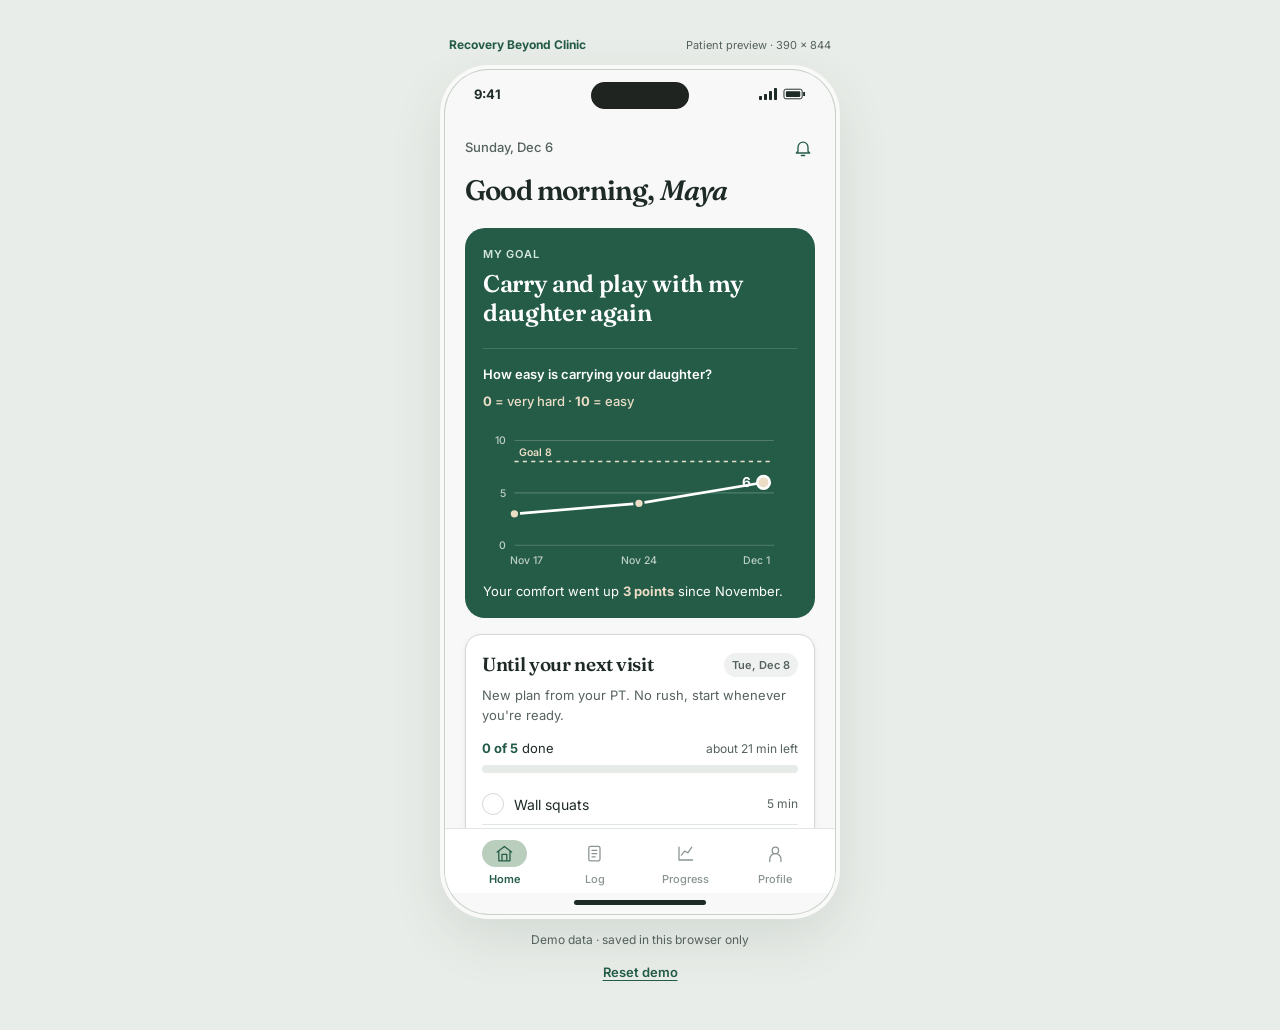
==== patient/index.html @ 89d72ec8 "Publish Team Motion final prototype from 788ed31" ====
<!doctype html>
<html lang="en">
  <head>
    <meta charset="UTF-8" />
    <meta
      name="viewport"
      content="width=device-width, initial-scale=1, viewport-fit=cover"
    />
    <meta name="theme-color" content="#245c48" />

    <!-- Lets "Add to Home Screen" open the prototype full screen like a real app -->
    <meta name="apple-mobile-web-app-capable" content="yes" />
    <meta name="mobile-web-app-capable" content="yes" />
    <meta name="apple-mobile-web-app-status-bar-style" content="default" />
    <meta name="apple-mobile-web-app-title" content="Recovery" />

    <title>Patient · Recovery Beyond Clinic</title>
    <link rel="stylesheet" href="../sharedComponents/designSystem.css" />
    <link rel="stylesheet" href="css/components.css" />
    <link rel="stylesheet" href="css/home.css" />
    <link rel="stylesheet" href="css/exercises.css" />
    <link rel="stylesheet" href="css/log.css" />
    <link rel="stylesheet" href="css/progress.css" />
    <link rel="stylesheet" href="css/profile.css" />
  </head>
  <body>
    <div class="preview">
      <header class="preview-caption">
        <strong id="app-name">Recovery <em>Beyond Clinic</em></strong
        ><small>Patient preview · 390 × 844</small>
      </header>

      <div class="phone">
        <!-- Fake status bar for the laptop preview. Hidden on a real phone. -->
        <div class="status-bar" aria-hidden="true">
          <span>9:41</span>
          <span class="dynamic-island"></span>
          <span class="status-icons">
            <svg class="signal-icon" viewBox="0 0 18 12" fill="currentColor">
              <rect x="0" y="8" width="3" height="4" rx="0.8" />
              <rect x="5" y="6" width="3" height="6" rx="0.8" />
              <rect x="10" y="3" width="3" height="9" rx="0.8" />
              <rect x="15" y="0" width="3" height="12" rx="0.8" />
            </svg>
            <svg class="battery-icon" viewBox="0 0 24 14" fill="none">
              <rect
                x="1"
                y="2"
                width="19"
                height="10"
                rx="2"
                stroke="currentColor"
              />
              <rect
                x="3"
                y="4"
                width="15"
                height="6"
                rx="1"
                fill="currentColor"
              />
              <path d="M22 5v4" stroke="currentColor" stroke-width="2" />
            </svg>
          </span>
        </div>

        <!-- Each screen is drawn in here -->
        <main id="app" class="app-content" tabindex="-1"></main>

        <!-- Notification, toast and pop-ups sit on top of the screen -->
        <div id="notify" class="notify" role="status" aria-live="polite"></div>
        <div id="toast" class="toast" role="status" aria-live="polite"></div>
        <div id="overlay-root"></div>

        <div class="home-indicator" aria-hidden="true"></div>
      </div>

      <footer class="preview-note">
        Demo data · saved in this browser only<br />
        <button class="text-button" type="button" data-action="reset-demo">
          Reset demo
        </button>
      </footer>
    </div>

    <!-- Load order matters: data → state → helpers → pages → router → main (last) -->
    <script src="js/data.js"></script>
    <script src="js/state.js"></script>
    <script src="js/helpers.js"></script>
    <script src="js/pages/home.js"></script>
    <script src="js/pages/exercises.js"></script>
    <script src="js/pages/log.js"></script>
    <script src="js/pages/progress.js"></script>
    <script src="js/pages/profile.js"></script>
    <script src="js/router.js"></script>
    <script src="js/main.js"></script>
  </body>
</html>
---- sharedComponents/designSystem.css ----
/* Recovery Beyond Clinic: shared design tokens.
   Both the PT side and the patient side use these, so they match.
   Names follow our style guide (Forest, Soft green, Beige, Off-white, White). */
@import url("https://fonts.googleapis.com/css2?family=Fraunces:ital,opsz,wght@0,9..144,400;0,9..144,600;1,9..144,400;1,9..144,600&family=Inter:wght@400;500;600;700&display=swap");

:root {
  /* Style guide colors */
  --forest: #245c48; /* main green: buttons, goal card, active menu */
  --forest-hover: #1a4636; /* darker Forest for hover */
  --soft-green: #bacebe; /* light green backgrounds */
  --beige: #ecddc6; /* avatars and wins */
  --bg: #f7f8f7; /* Off-white page background */
  --card: #ffffff; /* White cards */

  /* Text */
  --text: #1e2a25; /* main text */
  --text-secondary: #56635d; /* dates, subtitles */
  --text-hint: #8a958f; /* hints, placeholders */
  --beige-text: #6b5232; /* text on beige */

  /* Lines and alerts */
  --border: #e2e6e3; /* dividers inside cards */
  --border-strong: #d3dad6; /* card edges, inputs */
  --alert: #a9503a; /* high discomfort, remove */
  --alert-light: #f6e4dd; /* light alert background */

  /* Fonts */
  --font-title: "Fraunces", Georgia, serif;
  --font-body: "Inter", system-ui, -apple-system, "Segoe UI", sans-serif;

  /* Corners and shadow */
  --radius-s: 0.5rem;
  --radius: 0.75rem;
  --radius-l: 1rem;
  --shadow:
    0 0.0625rem 0.125rem rgba(30, 42, 37, 0.04),
    0 0.25rem 1rem rgba(30, 42, 37, 0.05);
  --shadow-card:
    0 0.0625rem 0.1875rem rgba(30, 42, 37, 0.06),
    0 0.125rem 0.5rem rgba(30, 42, 37, 0.04);
}
---- patient/css/components.css ----
/* Components: shared styles for every patient screen.
   Reset and text, the laptop phone frame, screen layout, buttons, chips,
   cards, lists, forms, the bottom nav, pop-ups and real phone mode.
   Colours and fonts come from sharedComponents/designSystem.css. */

/* ---------- Reset and text ---------- */
* {
  box-sizing: border-box;
}
html {
  -webkit-text-size-adjust: 100%;
  text-size-adjust: 100%;
}
body {
  margin: 0;
  min-height: 100vh;
  padding: 2.25rem 1.5rem;
  background: #e9ede9;
  color: var(--text);
  font: 0.875rem/1.5 var(--font-body);
  -webkit-font-smoothing: antialiased;
}
button,
input,
textarea {
  font: inherit;
  color: inherit;
}
button {
  cursor: pointer;
  -webkit-tap-highlight-color: transparent;
}
a {
  color: inherit;
  -webkit-tap-highlight-color: transparent;
}
button:disabled {
  cursor: default;
}
:focus-visible {
  outline: 3px solid var(--forest);
  outline-offset: 2px;
}
h1,
h2,
h3,
p,
ul,
ol,
blockquote {
  margin: 0;
}
ul,
ol {
  padding: 0;
  list-style: none;
}
h1,
h2,
h3 {
  font-family: var(--font-title);
  font-weight: 600;
  line-height: 1.2;
}
h1 {
  font-size: 1.625rem;
  letter-spacing: -0.04rem;
}
h2 {
  font-size: 1.25rem;
  letter-spacing: -0.02rem;
}
svg {
  display: block;
}
button svg,
a svg {
  pointer-events: none;
}
[hidden] {
  display: none !important;
}
.sr-only {
  position: absolute;
  width: 1px;
  height: 1px;
  padding: 0;
  margin: -1px;
  overflow: hidden;
  clip-path: inset(50%);
  white-space: nowrap;
  border: 0;
}
.muted {
  color: var(--text-secondary);
  font-size: 0.8125rem;
}
.small {
  font-size: 0.8125rem;
}
.center {
  text-align: center;
}
.eyebrow {
  font-size: 0.6875rem;
  font-weight: 600;
  letter-spacing: 0.05rem;
  text-transform: uppercase;
}
.icon {
  width: 1.25rem;
  height: 1.25rem;
  flex: 0 0 auto;
}

@media (prefers-reduced-motion: reduce) {
  *,
  *::before,
  *::after {
    transition: none !important;
    animation: none !important;
    scroll-behavior: auto !important;
  }
}

/* ---------- Laptop preview: a phone frame in the middle of the page ---------- */
.preview {
  width: 24.375rem;
  margin: 0 auto;
  display: flex;
  flex-direction: column;
  gap: 1rem;
}
.preview-caption {
  display: flex;
  justify-content: space-between;
  align-items: center;
  gap: 0.75rem;
  padding: 0 0.25rem;
  color: var(--forest);
  font-size: 0.75rem;
}
.preview-caption small {
  color: var(--text-secondary);
  font-size: 0.6875rem;
  white-space: nowrap;
}
.preview-note {
  color: var(--text-secondary);
  text-align: center;
  font-size: 0.75rem;
  line-height: 1.7;
}
.text-button {
  min-height: 2.75rem;
  padding: 0.5rem 0.75rem;
  border: 0;
  background: transparent;
  color: var(--forest);
  text-decoration: underline;
  text-underline-offset: 0.2rem;
  font-size: 0.8125rem;
  font-weight: 600;
}

/* The frame stays 390 × 844. Only each screen's middle part scrolls. */
.phone {
  position: relative;
  display: flex;
  flex-direction: column;
  width: 24.375rem;
  height: 52.75rem;
  overflow: hidden;
  isolation: isolate;
  border-radius: 2.75rem;
  background: var(--bg);
  box-shadow:
    0 0 0 1px #c7d0c9,
    0 0 0 0.3125rem #f9faf8,
    0 1.25rem 3.5rem #243c3020;
}
.status-bar {
  position: relative;
  flex: 0 0 3rem;
  display: flex;
  align-items: center;
  justify-content: space-between;
  padding: 0 1.8rem;
  font-size: 0.8125rem;
  font-weight: 700;
  line-height: 1;
}
.dynamic-island {
  position: absolute;
  top: 0.75rem;
  left: 50%;
  width: 6.125rem;
  height: 1.6875rem;
  transform: translateX(-50%);
  border-radius: 1.125rem;
  background: #1f2421;
}
.status-icons {
  display: flex;
  align-items: center;
  gap: 0.375rem;
}
.signal-icon {
  width: 1.125rem;
  height: 0.75rem;
}
.battery-icon {
  width: 1.4375rem;
  height: 0.875rem;
}
.home-indicator {
  flex: 0 0 0.3125rem;
  width: 8.25rem;
  margin: 0.4375rem auto 0.5625rem;
  border-radius: 0.3125rem;
  background: var(--text);
}
.app-content {
  display: flex;
  flex-direction: column;
  flex: 1;
  min-height: 0;
  outline: none;
}
.app-content[data-page="home"] {
  background: var(--bg);
}

/* ---------- Screen layout: header, scrolling body, footer ---------- */
.screen {
  display: flex;
  flex-direction: column;
  flex: 1;
  min-height: 0;
}
.screen-header {
  display: flex;
  align-items: flex-start;
  gap: 0.375rem;
  padding: 0.75rem 1.25rem 0.875rem;
}
.screen-title {
  flex: 1;
  min-width: 0;
}
.screen-title .muted {
  margin-top: 0.25rem;
}
.screen-header > .icon-button {
  margin-top: -0.4rem;
}
.screen-header > .icon-button:first-child {
  margin-left: -0.75rem;
}
.screen-body {
  flex: 1;
  min-height: 0;
  overflow-y: auto;
  overscroll-behavior: contain;
  scrollbar-width: thin;
  scrollbar-color: var(--border-strong) transparent;
  padding: 0 1.25rem 1.25rem;
}
.screen-footer {
  flex: 0 0 auto;
  padding: 0.875rem 1.25rem;
  border-top: 1px solid var(--border);
  background: var(--bg);
}
.stack-footer {
  display: flex;
  flex-direction: column;
  gap: 0.625rem;
}
.section-title {
  margin: 1.5rem 0 0.75rem;
  font-size: 1.0625rem;
}
.section-title.first {
  margin-top: 0.25rem;
}
.section-head {
  display: flex;
  align-items: flex-end;
  justify-content: space-between;
  margin: 1.5rem 0 0.25rem;
}
.section-head .section-title {
  margin: 0;
}
.section-head .text-link {
  min-height: auto;
  padding: 0.5rem 0 0.125rem 0.5rem;
}
.section-sub {
  margin-bottom: 0.75rem;
}
.intro {
  margin-bottom: 1.25rem;
}

/* ---------- Bottom nav ---------- */
.bottom-nav {
  display: grid;
  grid-template-columns: repeat(4, 1fr);
  gap: 0.2rem;
  flex: 0 0 auto;
  padding: 0.5rem 1rem 0.125rem;
  border-top: 1px solid var(--border);
  background: var(--card);
}
.nav-item {
  display: flex;
  flex-direction: column;
  align-items: center;
  justify-content: center;
  gap: 0.25rem;
  min-height: 3.4rem;
  color: var(--text-hint);
  font-size: 0.6875rem;
  font-weight: 500;
  text-decoration: none;
}
.nav-item .icon {
  box-sizing: content-box;
  width: 1.2rem;
  height: 1.2rem;
  padding: 0.25rem 0.8rem;
  border-radius: 1rem;
}
.nav-item.active {
  color: var(--forest);
  font-weight: 600;
}
.nav-item.active .icon {
  background: var(--soft-green);
}

/* ---------- Real phone: drop the laptop frame and fill the screen ---------- */
@media (max-width: 32rem) {
  body {
    min-height: 100dvh;
    padding: 0;
    background: var(--bg);
  }
  .preview {
    width: 100%;
    gap: 0;
  }
  /* The phone already has a real status bar and home bar */
  .preview-caption,
  .preview-note,
  .status-bar,
  .home-indicator {
    display: none;
  }
  .phone {
    width: 100%;
    height: 100vh;
    height: 100dvh;
    border-radius: 0;
    box-shadow: none;
    padding-top: env(safe-area-inset-top);
    padding-bottom: env(safe-area-inset-bottom);
  }
  .notify {
    top: calc(0.5rem + env(safe-area-inset-top));
  }
  /* On a phone, Reset demo lives in Profile, Settings. */
}

/* ---------- Buttons: one set used on every screen ----------
   primary = main action, secondary = second choice,
   quiet = low-key text action, danger = remove or delete.
   All share the same height, corner and text size. */
.button {
  display: inline-flex;
  align-items: center;
  justify-content: center;
  gap: 0.5rem;
  min-height: 3rem;
  padding: 0.75rem 1rem;
  border: 1px solid transparent;
  border-radius: var(--radius);
  font-size: 0.875rem;
  font-weight: 600;
  line-height: 1.3;
  text-align: center;
  text-decoration: none;
  transition:
    background-color 150ms ease,
    border-color 150ms ease;
}
.button .icon {
  width: 1.125rem;
  height: 1.125rem;
}
.button.full {
  width: 100%;
}
.button.primary {
  color: var(--card);
  background: var(--forest);
}
.button.primary:hover:not(:disabled) {
  background: var(--forest-hover);
}
.button.secondary {
  color: var(--forest);
  border-color: var(--forest);
  background: var(--card);
}
.button.secondary:hover:not(:disabled) {
  background: var(--soft-green);
}
.button.quiet {
  color: var(--forest);
  background: transparent;
}
.button.quiet:hover {
  background: var(--soft-green);
}
.button.danger {
  color: var(--card);
  background: var(--alert);
}
.button.danger-quiet {
  color: var(--alert);
  background: transparent;
}
.button.danger-quiet:hover {
  background: var(--alert-light);
}
.button.compact {
  min-height: 2.75rem;
  padding: 0.5rem 0.75rem;
}
.button:disabled {
  opacity: 0.5;
}
.icon-button {
  display: inline-flex;
  align-items: center;
  justify-content: center;
  flex: 0 0 2.75rem;
  width: 2.75rem;
  height: 2.75rem;
  padding: 0;
  border: 0;
  border-radius: var(--radius-s);
  background: transparent;
  color: var(--forest);
}
.icon-button:hover {
  background: var(--soft-green);
}
.icon-button.danger {
  color: var(--alert);
}
.icon-button.small {
  flex-basis: 2.5rem;
  width: 2.5rem;
  height: 2.5rem;
}
.icon-spacer {
  flex: 0 0 2.75rem;
}
.text-link {
  display: inline-flex;
  align-items: center;
  gap: 0.25rem;
  min-height: 2.75rem;
  color: var(--forest);
  font-weight: 600;
  text-decoration: none;
}
.text-link .icon {
  width: 1rem;
  height: 1rem;
}

/* ---------- Choices: chips and the two-way switch ---------- */
.chip {
  min-width: 0;
  min-height: 2.75rem;
  padding: 0.5rem 0.375rem;
  border: 1px solid var(--border-strong);
  border-radius: var(--radius-s);
  background: var(--card);
  font-size: 0.8125rem;
  line-height: 1.3;
}
.chip:hover {
  border-color: var(--forest);
}
.chip[aria-pressed="true"] {
  border-color: var(--forest);
  background: var(--soft-green);
  box-shadow: inset 0 0 0 1px var(--forest);
  color: var(--forest);
  font-weight: 600;
}
.choice-grid {
  display: grid;
  gap: 0.5rem;
}
.choice-grid.two {
  grid-template-columns: repeat(2, minmax(0, 1fr));
}
.choice-grid.three {
  grid-template-columns: repeat(3, minmax(0, 1fr));
}
.choice-grid.four {
  grid-template-columns: repeat(4, minmax(0, 1fr));
}
.choice-grid.spaced {
  margin-top: 0.5rem;
}
.segmented {
  display: flex;
  gap: 0.25rem;
  margin: 0.25rem 0 1.25rem;
  padding: 0.25rem;
  border-radius: 2rem;
  background: #e9eeea;
}
.segmented button {
  flex: 1;
  min-height: 2.75rem;
  padding: 0.5rem 0.625rem;
  border: 0;
  border-radius: 2rem;
  background: transparent;
  color: var(--text-secondary);
  font-size: 0.8125rem;
  font-weight: 600;
}
.segmented button[aria-pressed="true"] {
  color: var(--card);
  background: var(--forest);
}
.segmented button:disabled {
  opacity: 0.45;
}

/* ---------- Cards and lists ---------- */
.card {
  background: var(--card);
  border: 1px solid var(--border-strong, var(--border));
  border-radius: var(--radius-l);
  box-shadow: var(--shadow-card, none);
}
.card-heading {
  display: flex;
  align-items: center;
  justify-content: space-between;
  gap: 0.625rem;
}
.card-title {
  font-size: 1.0625rem;
}
.plain-card {
  padding: 0.875rem 1rem;
  line-height: 1.6;
}
.list-card {
  overflow: hidden;
}
.list-row {
  display: flex;
  align-items: center;
  gap: 0.75rem;
  width: 100%;
  min-height: 3.75rem;
  padding: 0.75rem 1rem;
  border: 0;
  border-bottom: 1px solid var(--border);
  background: transparent;
  text-align: left;
  text-decoration: none;
}
.list-row:last-child {
  border-bottom: 0;
}
.link-row:hover {
  background: #f3f6f4;
}
.row-text {
  display: flex;
  flex-direction: column;
  flex: 1;
  min-width: 0;
  gap: 0.125rem;
}
.row-text strong,
.toggle-row strong {
  font-weight: 600;
}
.row-text small,
.toggle-row small {
  color: var(--text-secondary);
  font-size: 0.75rem;
}
.row-icon {
  display: inline-flex;
  align-items: center;
  justify-content: center;
  flex: 0 0 2.25rem;
  height: 2.25rem;
  border-radius: 50%;
  background: var(--soft-green);
  color: var(--forest);
}
.row-icon .icon {
  width: 1.125rem;
  height: 1.125rem;
}
.row-chevron {
  width: 1rem;
  height: 1rem;
  color: var(--text-hint);
}
.avatar {
  display: inline-flex;
  align-items: center;
  justify-content: center;
  flex: 0 0 2.25rem;
  width: 2.25rem;
  height: 2.25rem;
  border-radius: 50%;
  background: var(--beige);
  color: var(--beige-text);
  font-weight: 600;
}
.avatar.is-pt {
  background: var(--soft-green);
  color: var(--forest);
  font-size: 0.75rem;
  font-weight: 700;
}
.avatar.large {
  flex-basis: 3.5rem;
  width: 3.5rem;
  height: 3.5rem;
  font-size: 1.375rem;
}
.avatar.pending {
  border: 1px dashed var(--beige-text);
  background: var(--card);
}
.status-pill {
  flex: 0 0 auto;
  padding: 0.25rem 0.5rem;
  border-radius: 1rem;
  background: #eef0ee;
  color: var(--text-secondary);
  font-size: 0.6875rem;
  font-weight: 600;
}
.status-pill.yes {
  background: var(--soft-green);
  color: var(--forest);
}
.empty-state {
  display: flex;
  flex-direction: column;
  align-items: center;
  gap: 0.75rem;
  padding: 1.5rem 1rem;
  border: 1px dashed var(--border-strong, var(--border));
  border-radius: var(--radius);
  color: var(--text-secondary);
  text-align: center;
  font-size: 0.8125rem;
}
.list-card .empty-state {
  border: 0;
}
.info-card,
.alert-card {
  display: flex;
  gap: 0.625rem;
  padding: 0.875rem 1rem;
  border-radius: var(--radius);
  background: var(--soft-green);
  color: var(--forest);
  font-size: 0.8125rem;
  line-height: 1.55;
  text-align: left;
}
.info-card .icon {
  margin-top: 0.0625rem;
}
.info-card.is-alert,
.alert-card {
  background: var(--alert-light);
  color: #7a3523;
}
.alert-card {
  flex-direction: column;
  gap: 0.625rem;
  margin-bottom: 1.25rem;
}
.alert-heading {
  display: flex;
  align-items: center;
  gap: 0.5rem;
  color: var(--alert);
  font-size: 0.9375rem;
}
.alert-card .button.secondary {
  border-color: var(--alert);
  color: var(--alert);
}
.alert-card .button.secondary:hover {
  background: #fff;
}
/* Receipt: a read-only summary, like a printed receipt.
   No border or shadow, dashed lines and a torn bottom edge, so it doesn't look tappable. */
.receipt {
  position: relative;
  padding: 0.875rem 1rem 1.25rem;
  background: var(--card);
  border-radius: var(--radius) var(--radius) 0 0;
  -webkit-mask: radial-gradient(
      circle at 0.5rem 100%,
      transparent 0.375rem,
      #000 0.4rem
    )
    0 0 / 1rem 100% repeat-x;
  mask: radial-gradient(
      circle at 0.5rem 100%,
      transparent 0.375rem,
      #000 0.4rem
    )
    0 0 / 1rem 100% repeat-x;
}
.receipt-caption {
  padding-bottom: 0.5rem;
  border-bottom: 1.5px dashed #b4bfb8;
  color: var(--text-hint);
  font-size: 0.6875rem;
  font-weight: 600;
  letter-spacing: 0.04rem;
  text-transform: uppercase;
}
.receipt dl {
  margin: 0;
}
.receipt-row {
  display: flex;
  justify-content: space-between;
  align-items: baseline;
  gap: 0.75rem;
  padding: 0.625rem 0;
  border-bottom: 1.5px dashed #b4bfb8;
  font-size: 0.875rem;
}
.receipt-row:last-child {
  border-bottom: 0;
}
.receipt dt {
  color: var(--text-secondary);
}
.receipt dd {
  margin: 0;
  font-weight: 600;
  font-variant-numeric: tabular-nums;
}
.receipt-row.is-alert dd {
  color: var(--alert);
}

/* ---------- Forms ---------- */
.field-group {
  margin: 0 0 1.375rem;
  padding: 0;
  border: 0;
  min-width: 0;
}
.field-group.nested {
  margin: 0.75rem 0 0;
}
.field-group legend,
.field-group > label,
.field-label {
  display: block;
  padding: 0;
  margin-bottom: 0.625rem;
  font-size: 0.875rem;
  font-weight: 600;
}
.field-group legend span,
.field-group label span {
  color: var(--text-secondary);
  font-weight: 400;
}
input[type="text"],
input[type="date"],
input[type="time"],
textarea {
  display: block;
  width: 100%;
  min-width: 0;
  min-height: 2.75rem;
  padding: 0.625rem 0.75rem;
  border: 1px solid var(--border-strong, var(--border));
  border-radius: var(--radius-s);
  background: var(--card);
  font-size: 0.875rem;
  line-height: 1.5;
}
textarea {
  min-height: 5rem;
  max-height: 11rem;
  resize: vertical;
}
input::placeholder,
textarea::placeholder {
  color: var(--text-hint);
}
[aria-invalid="true"] {
  border-color: var(--alert) !important;
}
.field-hint {
  margin-top: 0.5rem;
  color: var(--text-secondary);
  font-size: 0.75rem;
  line-height: 1.6;
}
.form-error {
  margin-bottom: 0.625rem;
  color: var(--alert);
  font-size: 0.8125rem;
}
.range-heading {
  display: flex;
  align-items: center;
  justify-content: space-between;
  gap: 0.75rem;
  margin-bottom: 0.5rem;
}
.range-heading label {
  font-size: 0.875rem;
  font-weight: 600;
}
.range-value {
  color: var(--forest);
  font-size: 0.9375rem;
  font-weight: 600;
}
input[type="range"] {
  display: block;
  width: 100%;
  height: 2rem;
  margin: 0;
  accent-color: var(--forest);
  cursor: pointer;
}
.range-labels {
  display: flex;
  justify-content: space-between;
  color: var(--text-secondary);
  font-size: 0.6875rem;
}
.is-severe .range-value {
  color: var(--alert);
}
.is-severe input[type="range"] {
  accent-color: var(--alert);
}
.severe-hint {
  display: flex;
  align-items: center;
  gap: 0.375rem;
  margin-top: 0.5rem;
  color: var(--alert);
  font-size: 0.75rem;
  font-weight: 600;
}
.severe-hint .icon {
  width: 1rem;
  height: 1rem;
}
.switch {
  appearance: none;
  position: relative;
  flex: 0 0 auto;
  width: 2.875rem;
  height: 1.75rem;
  margin: 0;
  border-radius: 1rem;
  background: var(--border-strong, #cfd6d2);
  cursor: pointer;
  transition: background-color 150ms ease;
}
.switch::after {
  content: "";
  position: absolute;
  top: 0.1875rem;
  left: 0.1875rem;
  width: 1.375rem;
  height: 1.375rem;
  border-radius: 50%;
  background: #fff;
  box-shadow: 0 1px 2px #0003;
  transition: transform 150ms ease;
}
.switch:checked {
  background: var(--forest);
}
.switch:checked::after {
  transform: translateX(1.125rem);
}
.switch:disabled {
  opacity: 0.6;
  cursor: default;
}
.toggle-row label {
  display: flex;
  flex-direction: column;
  flex: 1;
  gap: 0.125rem;
  cursor: pointer;
}

/* ---------- Completed and saved screens ---------- */
.completion-content {
  padding-top: 3.5rem;
  text-align: center;
}
.success-mark {
  display: flex;
  align-items: center;
  justify-content: center;
  width: 4.75rem;
  height: 4.75rem;
  margin: 0 auto 1.375rem;
  border-radius: 50%;
  background: var(--soft-green);
  color: var(--forest);
}
.success-mark .icon {
  width: 2.4rem;
  height: 2.4rem;
}
.completion-content h1 {
  font-size: 1.875rem;
}
.completion-content > .muted {
  max-width: 17rem;
  margin: 0.75rem auto 1.5rem;
}
.completion-content .info-card {
  margin-bottom: 1rem;
}
.session-summary {
  margin: 0 0 1rem;
  padding: 1rem;
  border: 1px solid var(--border-strong, var(--border));
  border-radius: var(--radius);
  background: var(--card);
  text-align: left;
  line-height: 1.6;
}
.session-summary p + p {
  margin-top: 0.25rem;
}
.summary-label {
  display: block;
  margin-bottom: 0.25rem;
  color: var(--text-secondary);
  font-size: 0.6875rem;
  font-weight: 600;
  letter-spacing: 0.04rem;
  text-transform: uppercase;
}
.summary-title {
  font: 600 1rem/1.4 var(--font-body);
  overflow-wrap: anywhere;
}

/* ---------- Pop-up, toast and notification (inside the phone) ---------- */
.modal-backdrop {
  position: absolute;
  inset: 0;
  z-index: 30;
  background: #1e2a2566;
  animation: fade-in 150ms ease;
}
.modal {
  position: absolute;
  left: 1rem;
  right: 1rem;
  bottom: 1.5rem;
  z-index: 31;
  padding: 1.375rem 1.25rem 1.25rem;
  border-radius: 1.25rem;
  background: var(--card);
  box-shadow: 0 1rem 2.5rem #1e2a2540;
  animation: slide-up 200ms ease;
}
.modal .muted {
  margin-top: 0.5rem;
  line-height: 1.55;
}
.modal-actions {
  display: flex;
  flex-direction: column;
  gap: 0.625rem;
  margin-top: 1.25rem;
}
.toast {
  position: absolute;
  left: 50%;
  bottom: 10.5rem;
  z-index: 40;
  max-width: calc(100% - 2.5rem);
  padding: 0.625rem 1rem;
  border-radius: 2rem;
  background: var(--text);
  color: #fff;
  font-size: 0.8125rem;
  font-weight: 500;
  text-align: center;
  opacity: 0;
  transform: translate(-50%, 0.5rem);
  transition:
    opacity 200ms ease,
    transform 200ms ease;
  pointer-events: none;
}
.toast.show {
  opacity: 1;
  transform: translate(-50%, 0);
}
.notify {
  position: absolute;
  top: 3.25rem;
  left: 0.625rem;
  right: 0.625rem;
  z-index: 35;
  transform: translateY(-140%);
  visibility: hidden;
  transition:
    transform 300ms cubic-bezier(0.2, 0.9, 0.3, 1.2),
    visibility 0s 300ms;
}
.notify.show {
  transform: translateY(0);
  visibility: visible;
  transition: transform 300ms cubic-bezier(0.2, 0.9, 0.3, 1.2);
}
.notify-card {
  display: flex;
  align-items: center;
  gap: 0.75rem;
  padding: 0.75rem 0.875rem;
  border-radius: 1.125rem;
  background: #ffffffee;
  backdrop-filter: blur(12px);
  box-shadow: 0 0.5rem 1.75rem #1e2a2533;
  text-decoration: none;
}
.notify-card > span:nth-child(2) {
  display: flex;
  flex-direction: column;
  flex: 1;
  min-width: 0;
}
.notify-card small {
  color: var(--text-secondary);
}
.notify-time {
  align-self: flex-start;
  color: var(--text-hint);
  font-size: 0.6875rem;
}
@keyframes fade-in {
  from {
    opacity: 0;
  }
}
@keyframes slide-up {
  from {
    transform: translateY(1rem);
    opacity: 0;
  }
}

/* ---------- Real phone: bigger text in fields ---------- */
@media (max-width: 32rem) {
  /* iPhone zooms in on any field under 16px. 1rem stops the zoom. */
  input[type="text"],
  input[type="date"],
  input[type="time"],
  textarea {
    font-size: 1rem;
  }
}
---- patient/css/home.css ----
/* Home, Visit prep and Messages. */

/* ---------- Home ---------- */
.home-top {
  display: flex;
  align-items: center;
  justify-content: space-between;
  padding: 0.5rem 1.25rem 0;
}
.today {
  color: var(--text-secondary);
  font-size: 0.8125rem;
  font-weight: 500;
}
.bell {
  position: relative;
  margin-right: -0.625rem;
}
.badge-dot {
  position: absolute;
  top: 0.4rem;
  right: 0.35rem;
  min-width: 1.125rem;
  height: 1.125rem;
  padding: 0 0.25rem;
  border: 2px solid var(--bg);
  border-radius: 1rem;
  background: var(--alert);
  color: #fff;
  font-size: 0.625rem;
  font-weight: 700;
  line-height: 0.875rem;
  text-align: center;
}
.greeting {
  margin: 0.25rem 0 1.25rem;
  font-size: 1.75rem;
  letter-spacing: -0.05rem;
}

/* Goal card with the chart */
.goal-card {
  padding: 1.125rem 1.125rem 1rem;
  border-radius: 1.25rem;
  background: var(--forest);
  color: var(--card);
}
.goal-heading {
  display: flex;
  justify-content: space-between;
  align-items: center;
  gap: 0.625rem;
  margin-bottom: 0.5rem;
}
.goal-heading .eyebrow {
  color: #d6e7dc;
}
.goal-card h2 {
  max-width: 17rem;
  font-size: 1.5rem;
}
/* A thin line splits the goal from the chart, so the card breathes */
.chart-question {
  margin: 1.25rem 0 0.5rem;
  padding-top: 1rem;
  border-top: 1px solid #ffffff26;
  font-size: 0.8125rem;
  font-weight: 600;
}
/* Scale legend in beige, so it stands out from the white text. Used on Home and Progress. */
.chart-legend {
  margin-bottom: 1rem;
  color: var(--beige);
  font-size: 0.8125rem;
  font-weight: 500;
}
.chart-legend strong {
  font-weight: 700;
}
.goal-caption {
  margin-top: 0.75rem;
  font-size: 0.8125rem;
}
.goal-caption strong {
  color: var(--beige);
}

/* Chart colours: light lines on the green card, green lines on white cards */
.comfort-chart {
  width: 100%;
  height: auto;
  overflow: visible;
  --line: #fff;
  --dot: var(--beige);
  --grid: #ffffff33;
  --label: #ffffffb3;
  --goal: var(--beige);
}
.comfort-chart text {
  font: 500 10px var(--font-body);
}
.chart-grid path {
  stroke: var(--grid);
  stroke-width: 1;
}
.chart-axis text {
  fill: var(--label);
}
.chart-goal {
  stroke: var(--goal);
  stroke-width: 1.5;
  stroke-dasharray: 4 4;
}
.chart-goal-label {
  fill: var(--goal);
  font-weight: 600 !important;
}
.chart-line {
  fill: none;
  stroke: var(--line);
  stroke-width: 2.5;
  stroke-linejoin: round;
  stroke-linecap: round;
}
.chart-dot {
  fill: var(--dot);
  stroke: var(--forest);
  stroke-width: 2;
}
.chart-dot.now {
  stroke: var(--line);
  stroke-width: 2.5;
}
.chart-value {
  fill: var(--line);
  font: 700 13px var(--font-body) !important;
}

/* Visit reminder */
.reminder-card {
  display: flex;
  align-items: center;
  gap: 0.75rem;
  margin-top: 0.75rem;
  padding: 0.875rem 0.875rem 0.875rem 1rem;
  border-radius: var(--radius-l);
  background: var(--soft-green);
  color: var(--forest);
  text-decoration: none;
}
.reminder-icon {
  display: inline-flex;
  align-items: center;
  justify-content: center;
  flex: 0 0 2.5rem;
  height: 2.5rem;
  border-radius: 50%;
  background: var(--card);
}
.reminder-card .row-text small {
  color: var(--text-secondary);
}
.reminder-link {
  display: inline-flex;
  align-items: center;
  gap: 0.25rem;
  font-size: 0.8125rem;
  font-weight: 600;
}
.reminder-link .icon {
  width: 1rem;
  height: 1rem;
}

/* Plan card: same layout before and after starting */
.plan-card {
  margin-top: 1rem;
  padding: 1.125rem 1rem 1rem;
}
.plan-card .card-heading h2 {
  font-size: 1.1875rem;
}
.date-chip {
  flex: 0 0 auto;
  padding: 0.25rem 0.5rem;
  border-radius: 1rem;
  background: #eef1ef;
  color: var(--text-secondary);
  font-size: 0.6875rem;
  font-weight: 600;
}
.plan-copy {
  margin: 0.5rem 0 0.875rem;
  color: var(--text-secondary);
  font-size: 0.8125rem;
  line-height: 1.55;
}
.plan-meter {
  display: flex;
  justify-content: space-between;
  align-items: baseline;
  margin-bottom: 0.375rem;
  font-size: 0.8125rem;
}
.meter-label strong {
  color: var(--forest);
}
.plan-meter .muted {
  font-size: 0.75rem;
}
.progress-bar {
  height: 0.5rem;
  overflow: hidden;
  border-radius: 1rem;
  background: #e6ebe7;
}
.progress-bar span {
  display: block;
  height: 100%;
  border-radius: 1rem;
  background: var(--forest);
  transition: width 300ms ease;
}
.plan-list {
  margin: 0.75rem 0 1rem;
}
.plan-item {
  display: flex;
  align-items: center;
  gap: 0.625rem;
  min-height: 2.5rem;
  border-bottom: 1px solid var(--border);
  font-size: 0.875rem;
}
.plan-item:last-child {
  border-bottom: 0;
}
.plan-name {
  flex: 1;
}
.plan-min {
  min-width: 2.75rem;
  color: var(--text-secondary);
  font-size: 0.75rem;
  text-align: right;
}
.plan-item.done .plan-name {
  color: var(--text-secondary);
}
.plan-item.done .plan-min {
  color: var(--forest);
  font-weight: 600;
}
.status-dot {
  display: inline-flex;
  align-items: center;
  justify-content: center;
  flex: 0 0 1.375rem;
  width: 1.375rem;
  height: 1.375rem;
  border: 1.5px solid var(--border-strong, #cfd6d2);
  border-radius: 50%;
  color: #fff;
}
.done .status-dot {
  border-color: var(--forest);
  background: var(--forest);
}
.status-dot .icon {
  width: 0.875rem;
  height: 0.875rem;
  stroke-width: 2.4;
}
.plan-card.is-paused .plan-list {
  opacity: 0.55;
}
/* Buddy card under the plan */
.buddy-card {
  display: flex;
  align-items: center;
  gap: 0.75rem;
  margin-top: 0.75rem;
  padding: 0.875rem 1rem;
  border: 1px solid var(--border-strong, var(--border));
  border-radius: var(--radius-l);
  background: var(--card);
  text-decoration: none;
}
.buddy-card .row-text strong {
  font-size: 0.875rem;
}
.buddy-card .status-pill {
  display: inline-flex;
  align-items: center;
  gap: 0.25rem;
}
.buddy-card .status-pill .icon {
  width: 0.75rem;
  height: 0.75rem;
}
/* Plans with buddies, same card style as the plan card */
.buddy-plans {
  margin-top: 0.75rem;
  padding: 1rem 1rem 0.25rem;
}
.buddy-plans .card-heading h2 {
  font-size: 1.1875rem;
}
.buddy-plans ul {
  margin-top: 0.5rem;
}
.buddy-plan {
  display: flex;
  align-items: center;
  gap: 0.75rem;
  min-height: 3.5rem;
  padding: 0.5rem 0;
  border-bottom: 1px solid var(--border);
  text-decoration: none;
}
.buddy-plan .row-text strong {
  font-weight: 500;
}
.buddy-plan.is-waiting .row-text strong {
  color: var(--text-secondary);
}
.buddy-plans li:last-child .buddy-plan {
  border-bottom: 0;
}
/* Plain + next to the title. The icon is small, but the tap area stays 2.75rem. */
.add-plan {
  margin: -0.625rem -0.625rem -0.625rem 0;
}
.add-plan .icon {
  width: 1.375rem;
  height: 1.375rem;
  stroke-width: 2;
}
.section-caption {
  margin-top: 1.25rem;
  color: var(--text-secondary);
  font-size: 0.75rem;
  text-align: center;
}

/* ---------- Visit prep ---------- */
.screen-prep .section-title:first-child {
  margin-top: 0.25rem;
}
.note-row .row-text {
  line-height: 1.45;
}
.note-row .row-chevron {
  color: var(--forest);
}
.add-note {
  margin-top: 0.75rem;
}

/* ---------- Messages ---------- */
.message-list {
  display: flex;
  flex-direction: column;
  gap: 0.5rem;
}
.message-row {
  display: flex;
  align-items: center;
  gap: 0.75rem;
  padding: 0.875rem;
  border: 1px solid var(--border-strong, var(--border));
  border-radius: var(--radius);
  background: var(--card);
  text-decoration: none;
}
.message-row.unread {
  border-color: var(--forest);
}
.message-row.is-alert {
  border-color: var(--alert);
  background: #fffaf8;
}
.message-top {
  display: flex;
  justify-content: space-between;
  gap: 0.5rem;
}
.message-top small {
  color: var(--text-hint);
  font-size: 0.6875rem;
}
.message-title {
  color: var(--text-secondary);
  font-size: 0.8125rem;
}
.unread .message-title {
  color: var(--text);
  font-weight: 500;
}
.unread-dot {
  flex: 0 0 0.5rem;
  height: 0.5rem;
  border-radius: 50%;
  background: var(--forest);
}
.is-alert .unread-dot {
  background: var(--alert);
}
.message-card {
  padding: 1.125rem 1rem;
  border: 1px solid var(--border-strong, var(--border));
  border-radius: var(--radius-l);
  background: var(--card);
  line-height: 1.65;
}
.message-card h2 {
  margin-bottom: 0.625rem;
  font-size: 1.1875rem;
}
.message-card.is-alert {
  border-color: #e7b9aa;
  background: #fffaf8;
}
.message-card .alert-heading {
  margin-bottom: 0.625rem;
  font-size: 0.8125rem;
}
---- patient/css/exercises.css ----
/* Exercise list, player (video or animation), check-in and Completed. */

/* ---------- List ---------- */
.alert-strip {
  display: flex;
  align-items: center;
  gap: 0.625rem;
  margin-bottom: 1rem;
  padding: 0.75rem 0.875rem;
  border-radius: var(--radius);
  background: var(--alert-light);
  color: #7a3523;
  font-size: 0.8125rem;
  text-decoration: none;
}
.alert-strip > .icon:first-child {
  color: var(--alert);
}
.alert-strip span {
  flex: 1;
}
.backup-plan {
  margin: -0.5rem 0 1rem;
  padding: 0.875rem 1rem;
  border-radius: var(--radius);
  background: var(--soft-green);
  color: var(--forest);
  font-size: 0.8125rem;
  line-height: 1.55;
}
.backup-plan strong {
  display: block;
  margin-bottom: 0.125rem;
}
.exercise-list {
  display: flex;
  flex-direction: column;
  gap: 0.5rem;
}
.exercise-row {
  display: flex;
  align-items: center;
  gap: 0.75rem;
  width: 100%;
  min-height: 4.25rem;
  padding: 0.75rem 0.875rem;
  border: 1px solid var(--border-strong, var(--border));
  border-radius: var(--radius);
  background: var(--card);
  text-align: left;
}
.exercise-row:hover:not(:disabled) {
  border-color: var(--forest);
}
.exercise-row:disabled {
  opacity: 0.6;
}
.exercise-label {
  display: flex;
  flex-direction: column;
  flex: 1;
  gap: 0.125rem;
  min-width: 0;
}
.exercise-label strong {
  font-size: 0.9375rem;
  font-weight: 600;
}
.exercise-label small {
  display: flex;
  align-items: center;
  gap: 0.25rem;
  color: var(--text-secondary);
  font-size: 0.75rem;
}
.exercise-label small .icon {
  width: 0.875rem;
  height: 0.875rem;
}
.exercise-row.done .exercise-label strong {
  color: var(--text-secondary);
}

/* ---------- Player ---------- */
.player-top {
  padding-bottom: 0.5rem;
}
.player-step {
  flex: 1;
  text-align: center;
}
.player-step h1 {
  font: 600 0.875rem/1.4 var(--font-body);
  letter-spacing: 0;
}
.step-dots {
  display: flex;
  justify-content: center;
  gap: 0.25rem;
  margin-top: 0.375rem;
}
.step-dots span {
  width: 1.25rem;
  height: 0.25rem;
  border-radius: 1rem;
  background: #dfe5e1;
}
.step-dots .past {
  background: var(--soft-green);
  box-shadow: inset 0 0 0 1px var(--forest);
}
.step-dots .now {
  background: var(--forest);
}

/* Exercise GIF */
.media {
  position: relative;
  overflow: hidden;
  aspect-ratio: 4 / 3;
  border: 1px solid var(--border-strong, var(--border));
  border-radius: var(--radius-l);
  background: var(--card);
}
.media img {
  display: block;
  width: 100%;
  height: 100%;
  object-fit: cover;
}
.media-missing {
  display: none;
}
.media.is-missing img {
  display: none;
}
.media.is-missing .media-missing {
  display: flex;
  align-items: center;
  justify-content: center;
  height: 100%;
  background: var(--soft-green);
  color: var(--forest);
  font-size: 0.8125rem;
}

/* Clear credit line under each GIF */
.media-credit {
  margin-top: 0.5rem;
  color: var(--text-secondary);
  font-size: 0.8125rem;
}
.media-credit a {
  color: var(--forest);
  font-weight: 600;
}

.exercise-head {
  display: flex;
  align-items: center;
  gap: 0.625rem;
  margin-top: 1.25rem;
}
.exercise-head h2 {
  font-size: 1.625rem;
}
.prescription {
  margin-top: 0.25rem;
  color: var(--forest);
  font-size: 0.9375rem;
  font-weight: 600;
}
.easier-note {
  display: inline-block;
  margin-top: 0.625rem;
  padding: 0.375rem 0.625rem;
  border-radius: var(--radius-s);
  background: var(--soft-green);
  color: var(--forest);
  font-size: 0.75rem;
}
.steps {
  margin-top: 1rem;
  counter-reset: step;
}
.steps li {
  position: relative;
  min-height: 2rem;
  padding: 0.25rem 0 0.5rem 2.25rem;
  color: var(--text-secondary);
  line-height: 1.5;
  counter-increment: step;
}
.steps li::before {
  content: counter(step);
  position: absolute;
  left: 0;
  top: 0.125rem;
  display: flex;
  align-items: center;
  justify-content: center;
  width: 1.5rem;
  height: 1.5rem;
  border-radius: 50%;
  background: var(--soft-green);
  color: var(--forest);
  font-size: 0.75rem;
  font-weight: 700;
}
.next-up {
  margin-bottom: 0.625rem;
  color: var(--text-secondary);
  font-size: 0.8125rem;
  text-align: center;
}
/* Timer on top, Done below, so Done isn't tapped by mistake */
.player-actions {
  display: flex;
  flex-direction: column;
  gap: 0.625rem;
}
.button.timer-btn {
  font-variant-numeric: tabular-nums;
}
/* While the timer runs, a darker bar fills the button from left to right.
   The :hover rule keeps the bar on phones, where a tap leaves the button "hovered". */
.button.timer-btn.primary,
.button.timer-btn.primary:hover:not(:disabled) {
  background: linear-gradient(
    90deg,
    var(--forest-hover) var(--p, 0%),
    var(--forest) var(--p, 0%)
  );
}
.button.timer-btn.is-running {
  font-size: 1rem;
}
---- patient/css/log.css ----
/* Log: list of moments, the form, saved screen and details. */

.moment-list {
  display: flex;
  flex-direction: column;
  gap: 0.625rem;
}
.moment-card {
  display: flex;
  flex-direction: column;
  gap: 0.25rem;
  padding: 0.875rem 1rem;
  border-radius: var(--radius);
  text-decoration: none;
}
.moment-card:hover {
  border-color: var(--forest);
}
.moment-meta {
  display: flex;
  align-items: center;
  justify-content: space-between;
  gap: 0.5rem;
  color: var(--text-secondary);
  font-size: 0.6875rem;
  font-weight: 600;
  text-transform: uppercase;
  letter-spacing: 0.02rem;
}
.discomfort-badge {
  flex: none;
  padding: 0.125rem 0.4rem;
  border-radius: 0.3rem;
  background: var(--soft-green);
  color: var(--forest);
  font-size: 0.6875rem;
  font-weight: 600;
  text-transform: none;
  letter-spacing: 0;
}
.discomfort-badge.is-high {
  background: var(--beige);
  color: var(--beige-text);
}
.discomfort-badge.is-severe {
  background: var(--alert-light);
  color: var(--alert);
}
.moment-activity {
  font-size: 0.9375rem;
  font-weight: 600;
  overflow-wrap: anywhere;
}
.moment-detail {
  color: var(--text-secondary);
  font-size: 0.8125rem;
}
.moment-note {
  margin-top: 0.375rem;
  color: var(--text-secondary);
  white-space: pre-wrap;
  overflow-wrap: anywhere;
}
.when-grid {
  display: grid;
  grid-template-columns: minmax(0, 1.3fr) minmax(0, 1fr);
  gap: 0.5rem;
}
.screen-moment-detail .session-summary {
  margin-top: 0.25rem;
}
---- patient/css/progress.css ----
/* Progress, past visits and one visit's details. */

/* Same green card and chart as Home */
.chart-card {
  padding: 1.125rem 1.125rem 1rem;
  border-radius: 1.25rem;
  background: var(--forest);
  color: var(--card);
}
.chart-card .card-title {
  font-size: 1.1875rem;
}
/* Space between the title and the 0 to 10 legend */
.chart-card .chart-legend {
  margin: 0.875rem 0 1.25rem;
}
.chart-caption {
  margin-top: 0.75rem;
  font-size: 0.8125rem;
}
.chart-caption strong {
  color: var(--beige);
}
.pattern-grid {
  display: grid;
  grid-template-columns: repeat(2, minmax(0, 1fr));
  gap: 0.625rem;
}
.pattern-card {
  padding: 0.875rem;
}
.pattern-card .eyebrow {
  color: var(--text-secondary);
}
.pattern-card ul {
  display: flex;
  flex-direction: column;
  gap: 0.5rem;
  margin-top: 0.5rem;
}
.pattern-card li {
  display: flex;
  align-items: flex-start;
  justify-content: space-between;
  gap: 0.375rem;
  font-size: 0.8125rem;
  line-height: 1.35;
}
.pattern-card li small {
  flex: none;
  color: var(--text-secondary);
}

/* Visit details */
.pt-quote {
  display: flex;
  gap: 0.75rem;
  padding: 1rem;
  border-radius: var(--radius-l);
  background: var(--soft-green);
  color: var(--forest);
  line-height: 1.6;
}
.qa-card {
  padding: 0.875rem 1rem;
  line-height: 1.55;
}
.qa-card + .qa-card {
  margin-top: 0.5rem;
}
.qa-q {
  font-weight: 600;
}
.qa-a {
  margin-top: 0.375rem;
  color: var(--text-secondary);
}
.qa-a strong {
  color: var(--forest);
}
---- patient/css/profile.css ----
/* Profile, buddies (ask, add, remove) and settings. */

.profile-head {
  display: flex;
  align-items: center;
  gap: 0.875rem;
  margin: 0.25rem 0 1.25rem;
}
.profile-head h2 {
  font-size: 1.375rem;
}
.profile-head .muted {
  margin-top: 0.125rem;
}
.screen-profile .list-card + .section-head {
  margin-top: 0.5rem;
}
.disclosure {
  display: inline-flex;
  align-items: center;
  gap: 0.25rem;
  min-height: 2.75rem;
  margin-top: -0.75rem;
  padding: 0;
  border: 0;
  background: transparent;
  color: var(--forest);
  font-size: 0.8125rem;
  font-weight: 600;
}
.disclosure .icon {
  width: 1rem;
  height: 1rem;
  transition: transform 150ms ease;
}
.disclosure[aria-expanded="true"] .icon {
  transform: rotate(180deg);
}
.mini-list {
  padding: 0.25rem 0.875rem;
  border: 1px solid var(--border-strong, var(--border));
  border-radius: var(--radius);
  background: var(--card);
}
.mini-list li {
  display: flex;
  justify-content: space-between;
  padding: 0.5rem 0;
  border-bottom: 1px solid var(--border);
}
.mini-list li:last-child {
  border-bottom: 0;
}
.mini-list small {
  color: var(--text-secondary);
}
.screen-add .info-card {
  margin-top: 0.5rem;
}
.screen-settings .screen-body > .card + .field-hint {
  margin-top: 0.75rem;
}
.screen-settings .list-row.link-row {
  font: inherit;
}
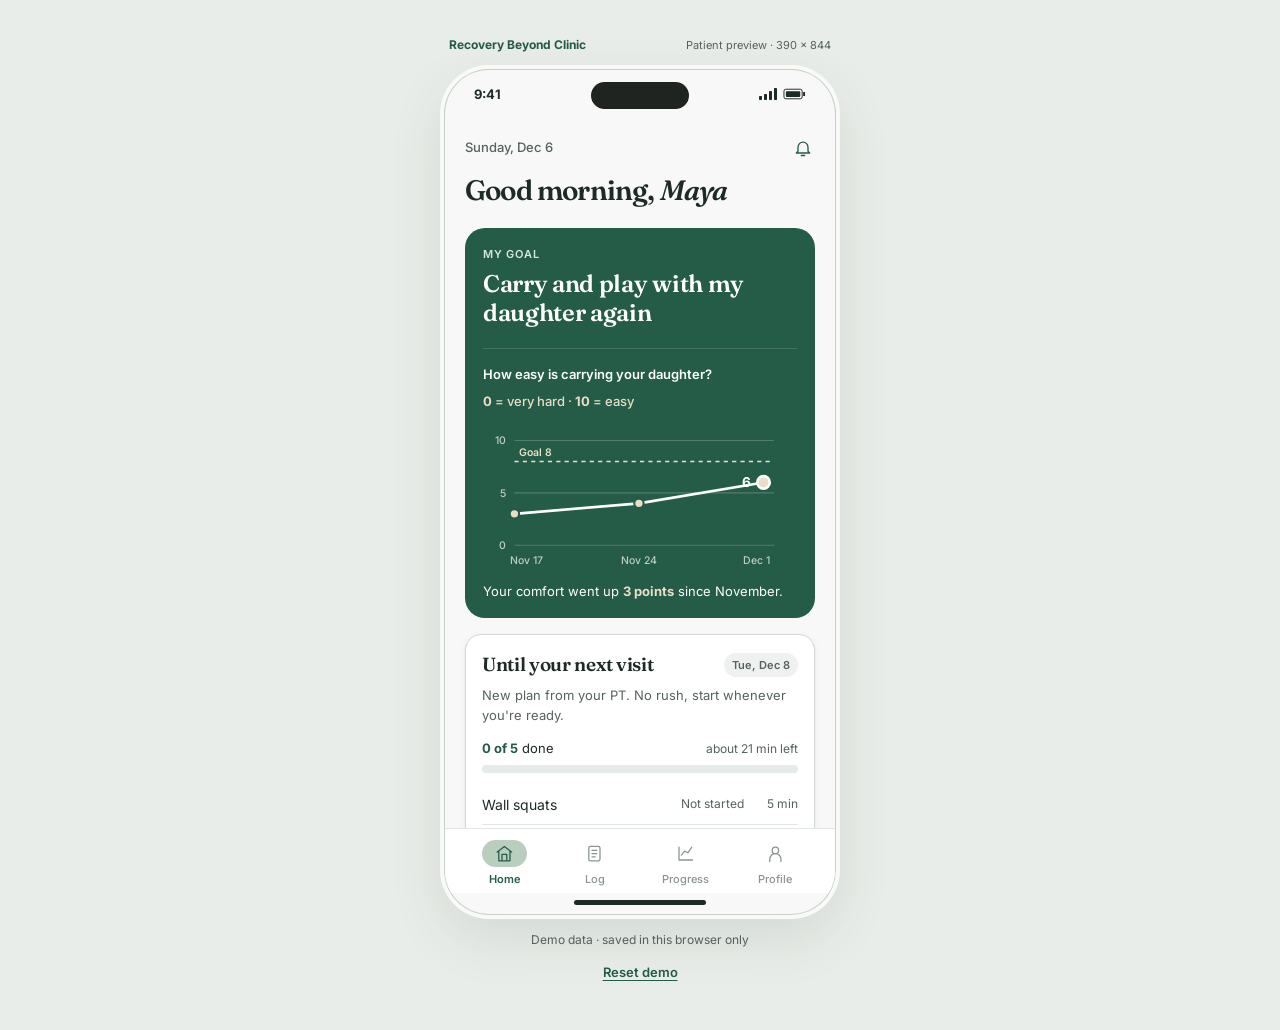
==== commit 1946086a: "Publish patient clarity and navigation refinements from e5e71be" ====
--- a/patient/index.html
+++ b/patient/index.html
@@ -8,7 +8,7 @@
     />
     <meta name="theme-color" content="#245c48" />
 
-    <!-- Lets "Add to Home Screen" open the prototype full screen like a real app -->
+    <!--Open the prototype full screen like a real app -->
     <meta name="apple-mobile-web-app-capable" content="yes" />
     <meta name="mobile-web-app-capable" content="yes" />
     <meta name="apple-mobile-web-app-status-bar-style" content="default" />
--- a/patient/css/home.css
+++ b/patient/css/home.css
@@ -1,6 +1,5 @@
 /* Home, Visit prep and Messages. */
 
-/* ---------- Home ---------- */
 .home-top {
   display: flex;
   align-items: center;
@@ -237,6 +236,20 @@
 }
 .plan-name {
   flex: 1;
+  min-width: 0;
+}
+/* Plain status text keeps this summary from looking like a checklist control. */
+.plan-status {
+  display: inline-flex;
+  align-items: center;
+  gap: 0.2rem;
+  flex: 0 0 auto;
+  color: var(--text-secondary);
+  font-size: 0.75rem;
+}
+.plan-status .icon {
+  width: 0.875rem;
+  height: 0.875rem;
 }
 .plan-min {
   min-width: 2.75rem;
@@ -247,7 +260,7 @@
 .plan-item.done .plan-name {
   color: var(--text-secondary);
 }
-.plan-item.done .plan-min {
+.plan-item.done .plan-status {
   color: var(--forest);
   font-weight: 600;
 }
--- a/patient/css/exercises.css
+++ b/patient/css/exercises.css
@@ -170,14 +170,33 @@
   font-size: 0.9375rem;
   font-weight: 600;
 }
-.easier-note {
-  display: inline-block;
-  margin-top: 0.625rem;
-  padding: 0.375rem 0.625rem;
+.version-changes {
+  margin: -0.5rem 0 0.75rem;
+  padding: 0.75rem 0.875rem;
   border-radius: var(--radius-s);
   background: var(--soft-green);
   color: var(--forest);
-  font-size: 0.75rem;
+  font-size: 0.8125rem;
+}
+.version-changes strong {
+  display: block;
+  margin-bottom: 0.125rem;
+}
+.version-changes small {
+  display: block;
+  margin-top: 0.375rem;
+  font-size: 0.75rem;
+}
+.media-version-note {
+  margin-bottom: 0.5rem;
+  color: var(--text-secondary);
+  font-size: 0.75rem;
+}
+.timer-hint {
+  margin-top: 0.5rem;
+  color: var(--text-secondary);
+  font-size: 0.6875rem;
+  text-align: center;
 }
 .steps {
   margin-top: 1rem;
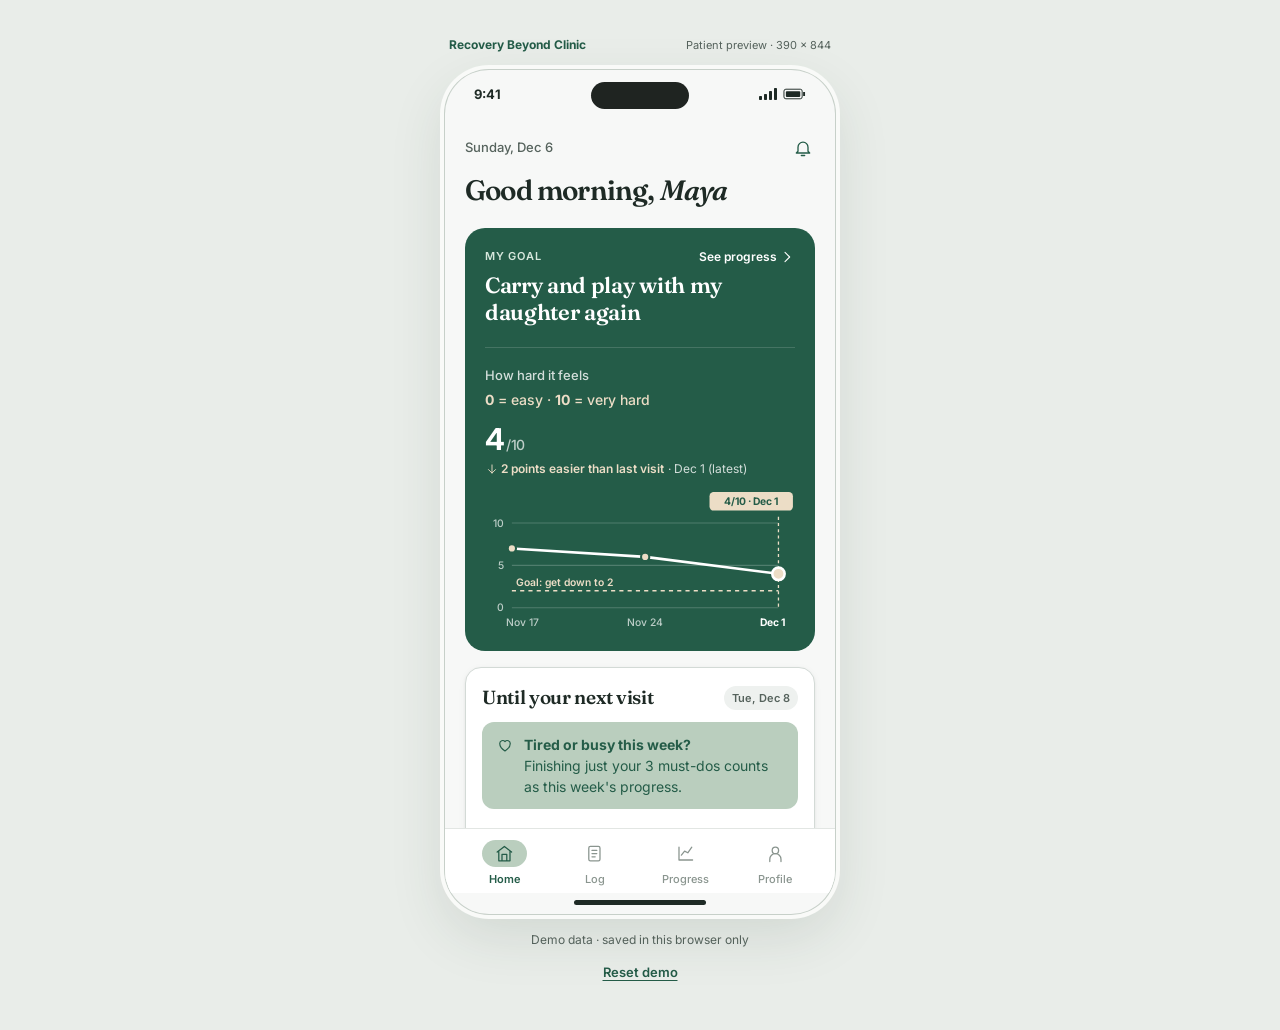
==== commit c1d599af: "Refresh public app assets for latest testing version" ====
--- a/patient/index.html
+++ b/patient/index.html
@@ -15,13 +15,13 @@
     <meta name="apple-mobile-web-app-title" content="Recovery" />
 
     <title>Patient · Recovery Beyond Clinic</title>
-    <link rel="stylesheet" href="../sharedComponents/designSystem.css" />
-    <link rel="stylesheet" href="css/components.css" />
-    <link rel="stylesheet" href="css/home.css" />
-    <link rel="stylesheet" href="css/exercises.css" />
-    <link rel="stylesheet" href="css/log.css" />
-    <link rel="stylesheet" href="css/progress.css" />
-    <link rel="stylesheet" href="css/profile.css" />
+    <link rel="stylesheet" href="../sharedComponents/designSystem.css?v=6ce8e23" />
+    <link rel="stylesheet" href="css/components.css?v=6ce8e23" />
+    <link rel="stylesheet" href="css/home.css?v=6ce8e23" />
+    <link rel="stylesheet" href="css/exercises.css?v=6ce8e23" />
+    <link rel="stylesheet" href="css/log.css?v=6ce8e23" />
+    <link rel="stylesheet" href="css/progress.css?v=6ce8e23" />
+    <link rel="stylesheet" href="css/profile.css?v=6ce8e23" />
   </head>
   <body>
     <div class="preview">
@@ -84,15 +84,15 @@
     </div>
 
     <!-- Load order matters: data → state → helpers → pages → router → main (last) -->
-    <script src="js/data.js"></script>
-    <script src="js/state.js"></script>
-    <script src="js/helpers.js"></script>
-    <script src="js/pages/home.js"></script>
-    <script src="js/pages/exercises.js"></script>
-    <script src="js/pages/log.js"></script>
-    <script src="js/pages/progress.js"></script>
-    <script src="js/pages/profile.js"></script>
-    <script src="js/router.js"></script>
-    <script src="js/main.js"></script>
+    <script src="js/data.js?v=6ce8e23"></script>
+    <script src="js/state.js?v=6ce8e23"></script>
+    <script src="js/helpers.js?v=6ce8e23"></script>
+    <script src="js/pages/home.js?v=6ce8e23"></script>
+    <script src="js/pages/exercises.js?v=6ce8e23"></script>
+    <script src="js/pages/log.js?v=6ce8e23"></script>
+    <script src="js/pages/progress.js?v=6ce8e23"></script>
+    <script src="js/pages/profile.js?v=6ce8e23"></script>
+    <script src="js/router.js?v=6ce8e23"></script>
+    <script src="js/main.js?v=6ce8e23"></script>
   </body>
 </html>
--- a/patient/css/components.css
+++ b/patient/css/components.css
@@ -248,8 +248,11 @@
   flex: 1;
   min-width: 0;
 }
+/* Page subtitle: a little space under the title, and taller lines when it wraps */
 .screen-title .muted {
-  margin-top: 0.25rem;
+  margin-top: 0.75rem;
+  font-size: 0.875rem;
+  line-height: 1.55;
 }
 .screen-header > .icon-button {
   margin-top: -0.4rem;
@@ -1009,6 +1012,14 @@
   margin-top: 0.5rem;
   line-height: 1.55;
 }
+/* Centered pop-up card, for short tips */
+.modal.is-center {
+  top: 50%;
+  bottom: auto;
+  transform: translateY(-50%);
+  text-align: center;
+  animation: fade-in 200ms ease;
+}
 .modal-actions {
   display: flex;
   flex-direction: column;
--- a/patient/css/home.css
+++ b/patient/css/home.css
@@ -130,9 +130,68 @@
   stroke: var(--line);
   stroke-width: 2.5;
 }
-.chart-value {
+/* Interactive chart: a cursor line, a bigger dot and the numbers above follow the tap */
+.comfort-chart {
+  cursor: pointer;
+  touch-action: pan-y;
+}
+.comfort-chart:focus {
+  outline: none;
+}
+.comfort-chart:focus-visible {
+  outline: 0.125rem solid var(--beige);
+  outline-offset: 0.25rem;
+  border-radius: var(--radius-s);
+}
+.chart-hit {
+  fill: transparent;
+}
+.chart-cursor {
+  stroke: var(--beige);
+  stroke-width: 1.25;
+  stroke-dasharray: 3 3;
+}
+.chart-dot {
+  transition: r 150ms ease;
+}
+.chart-dot.is-active {
+  fill: var(--beige);
+  stroke: var(--line);
+  stroke-width: 2.5;
+}
+.chart-dates text.is-active {
   fill: var(--line);
-  font: 700 13px var(--font-body) !important;
+  font-weight: 700;
+}
+.chart-readout {
+  min-height: 3.75rem;
+  margin-bottom: 0.5rem;
+}
+
+.readout-value {
+  font: 700 1.875rem/1 var(--font-body);
+  letter-spacing: -0.02em;
+}
+.readout-value small {
+  margin-left: 0.125rem;
+  color: #ffffffb3;
+  font: 500 0.875rem var(--font-body);
+}
+
+.readout-meta {
+  margin-top: 0.375rem;
+  color: #ffffffcc;
+  font-size: 0.8125rem;
+}
+.readout-meta a {
+  display: inline-flex;
+  align-items: center;
+  color: var(--beige);
+  font-weight: 600;
+}
+.readout-meta a .icon {
+  width: 0.875rem;
+  height: 0.875rem;
 }
 
 /* Visit reminder */
@@ -188,27 +247,52 @@
   font-size: 0.6875rem;
   font-weight: 600;
 }
-.plan-copy {
-  margin: 0.5rem 0 0.875rem;
-  color: var(--text-secondary);
-  font-size: 0.8125rem;
-  line-height: 1.55;
+/* Must-do message: the core idea, always visible on Home */
+.must-message {
+  display: flex;
+  gap: 0.625rem;
+  align-items: flex-start;
+  margin: 0.75rem 0 1rem;
+  padding: 0.75rem 0.875rem;
+  border-radius: var(--radius);
+  background: var(--soft-green);
+  color: var(--forest);
+  font-size: 0.875rem;
+  line-height: 1.5;
+}
+.must-message strong {
+  display: block;
+}
+.must-message .icon {
+  flex: 0 0 auto;
+  width: 1.125rem;
+  height: 1.125rem;
+  margin-top: 0.125rem;
+}
+.plan-card.is-paused .must-message {
+  background: var(--alert-light);
+  color: var(--alert);
+}
+/* Two progress rows: must-dos (strong) and all exercises (lighter) */
+.plan-meter-row {
+  margin-bottom: 0.875rem;
 }
 .plan-meter {
   display: flex;
   justify-content: space-between;
   align-items: baseline;
   margin-bottom: 0.375rem;
-  font-size: 0.8125rem;
-}
-.meter-label strong {
+  font-size: 0.875rem;
+}
+.meter-label {
+  font-weight: 600;
+}
+.meter-count strong {
   color: var(--forest);
-}
-.plan-meter .muted {
-  font-size: 0.75rem;
+  font-size: 1rem;
 }
 .progress-bar {
-  height: 0.5rem;
+  height: 0.625rem;
   overflow: hidden;
   border-radius: 1rem;
   background: #e6ebe7;
@@ -220,49 +304,27 @@
   background: var(--forest);
   transition: width 300ms ease;
 }
-.plan-list {
-  margin: 0.75rem 0 1rem;
-}
-.plan-item {
-  display: flex;
-  align-items: center;
-  gap: 0.625rem;
-  min-height: 2.5rem;
-  border-bottom: 1px solid var(--border);
-  font-size: 0.875rem;
-}
-.plan-item:last-child {
-  border-bottom: 0;
-}
-.plan-name {
-  flex: 1;
-  min-width: 0;
-}
-/* Plain status text keeps this summary from looking like a checklist control. */
-.plan-status {
-  display: inline-flex;
-  align-items: center;
-  gap: 0.2rem;
-  flex: 0 0 auto;
+.plan-meter-row:not(.is-must) .progress-bar span {
+  background: #6f9a85;
+}
+.meter-time {
+  display: flex;
+  align-items: center;
+  gap: 0.25rem;
+  margin-top: 0.3125rem;
   color: var(--text-secondary);
   font-size: 0.75rem;
 }
-.plan-status .icon {
+.meter-time .icon {
   width: 0.875rem;
   height: 0.875rem;
-}
-.plan-min {
-  min-width: 2.75rem;
-  color: var(--text-secondary);
-  font-size: 0.75rem;
-  text-align: right;
-}
-.plan-item.done .plan-name {
-  color: var(--text-secondary);
-}
-.plan-item.done .plan-status {
   color: var(--forest);
-  font-weight: 600;
+}
+.plan-card > .button {
+  margin-top: 0.25rem;
+}
+.home-exercise-list {
+  margin: 0.75rem 0 1rem;
 }
 .status-dot {
   display: inline-flex;
@@ -284,43 +346,29 @@
   height: 0.875rem;
   stroke-width: 2.4;
 }
-.plan-card.is-paused .plan-list {
+.plan-card.is-paused .plan-meter-row {
   opacity: 0.55;
 }
-/* Buddy card under the plan */
-.buddy-card {
-  display: flex;
-  align-items: center;
-  gap: 0.75rem;
+/* Buddy card: plans on top, two actions in a bottom row inside the card */
+.buddy-box {
   margin-top: 0.75rem;
-  padding: 0.875rem 1rem;
-  border: 1px solid var(--border-strong, var(--border));
-  border-radius: var(--radius-l);
-  background: var(--card);
-  text-decoration: none;
-}
-.buddy-card .row-text strong {
-  font-size: 0.875rem;
-}
-.buddy-card .status-pill {
-  display: inline-flex;
-  align-items: center;
-  gap: 0.25rem;
-}
-.buddy-card .status-pill .icon {
-  width: 0.75rem;
-  height: 0.75rem;
-}
-/* Plans with buddies, same card style as the plan card */
-.buddy-plans {
-  margin-top: 0.75rem;
-  padding: 1rem 1rem 0.25rem;
-}
-.buddy-plans .card-heading h2 {
+  padding: 0;
+  overflow: hidden;
+}
+.buddy-box-body {
+  padding: 1rem 1rem 0.5rem;
+}
+.buddy-box .card-heading h2 {
   font-size: 1.1875rem;
 }
-.buddy-plans ul {
-  margin-top: 0.5rem;
+.buddy-empty {
+  margin: 0.5rem 0 0.5rem;
+  color: var(--text-secondary);
+  font-size: 0.8125rem;
+  line-height: 1.5;
+}
+.buddy-plan-list {
+  margin-top: 0.375rem;
 }
 .buddy-plan {
   display: flex;
@@ -331,22 +379,43 @@
   border-bottom: 1px solid var(--border);
   text-decoration: none;
 }
+.buddy-plan-list li:last-child .buddy-plan {
+  border-bottom: 0;
+}
 .buddy-plan .row-text strong {
   font-weight: 500;
 }
 .buddy-plan.is-waiting .row-text strong {
   color: var(--text-secondary);
 }
-.buddy-plans li:last-child .buddy-plan {
-  border-bottom: 0;
-}
-/* Plain + next to the title. The icon is small, but the tap area stays 2.75rem. */
-.add-plan {
-  margin: -0.625rem -0.625rem -0.625rem 0;
-}
-.add-plan .icon {
-  width: 1.375rem;
-  height: 1.375rem;
+.buddy-actions {
+  display: flex;
+  border-top: 1px solid var(--border);
+}
+.buddy-action {
+  display: flex;
+  flex: 1;
+  align-items: center;
+  justify-content: center;
+  gap: 0.375rem;
+  min-height: 3rem;
+  padding: 0 0.5rem;
+  color: var(--forest);
+  font-size: 0.8125rem;
+  font-weight: 600;
+  white-space: nowrap;
+  text-decoration: none;
+}
+.buddy-action + .buddy-action {
+  border-left: 1px solid var(--border);
+}
+.buddy-action:hover {
+  background: #f1f5f2;
+}
+.buddy-action .icon {
+  flex: 0 0 auto;
+  width: 1.125rem;
+  height: 1.125rem;
   stroke-width: 2;
 }
 .section-caption {
@@ -438,3 +507,139 @@
   margin-bottom: 0.625rem;
   font-size: 0.8125rem;
 }
+
+/* Home goal card: a calm summary. Big score on the left, a small trend line on the right. */
+.goal-card {
+  padding: 1.25rem;
+}
+.goal-card .eyebrow {
+  display: block;
+  margin-bottom: 0.375rem;
+  color: #d6e7dc;
+}
+.goal-card h2 {
+  max-width: 18rem;
+  font-size: 1.375rem;
+  line-height: 1.25;
+}
+
+/* Home chart area: label, big number, chart. Space between each part so nothing feels packed. */
+.goal-chart-area {
+  margin-top: 1.25rem;
+  padding-top: 1.125rem;
+  border-top: 1px solid #ffffff26;
+}
+.goal-stat-label {
+  margin-bottom: 0.375rem;
+  color: #ffffffcc;
+  font-size: 0.8125rem;
+  font-weight: 500;
+}
+.chart-readout {
+  min-height: 0;
+  margin-bottom: 0.875rem;
+}
+/* Small label at the top of the dashed line, like a stock chart */
+.chart-tipbox rect {
+  fill: var(--beige);
+}
+.chart-tipbox text {
+  fill: var(--forest);
+  font: 700 10px var(--font-body) !important;
+}
+
+/* "How hard it feels" on the left, "See progress" on the right */
+.goal-chart-head {
+  display: flex;
+  justify-content: space-between;
+  align-items: center;
+  gap: 0.5rem;
+}
+.goal-chart-head .goal-stat-label {
+  margin: 0;
+}
+.goal-progress-link {
+  display: inline-flex;
+  align-items: center;
+  gap: 0.125rem;
+  color: #fff;
+  font-size: 0.8125rem;
+  font-weight: 600;
+  text-decoration: none;
+}
+.goal-progress-link .icon {
+  width: 1rem;
+  height: 1rem;
+}
+.goal-chart-area .chart-legend {
+  margin: 0.25rem 0 0.875rem;
+  font-size: 0.875rem;
+}
+/* Big number, then one quiet line: change since last visit and the date */
+.readout-value {
+  display: block;
+}
+.readout-meta {
+  display: flex;
+  flex-wrap: wrap;
+  align-items: center;
+  gap: 0 0.25rem;
+}
+.readout-meta .is-better,
+.readout-meta .is-worse {
+  display: inline-flex;
+  align-items: center;
+  gap: 0.125rem;
+  font-weight: 600;
+}
+.readout-meta .is-better {
+  color: var(--beige);
+}
+.readout-meta .is-worse {
+  color: #f3c3b5;
+}
+.readout-meta .icon {
+  width: 0.875rem;
+  height: 0.875rem;
+}
+.readout-row {
+  display: flex;
+  justify-content: space-between;
+  align-items: flex-end;
+  gap: 0.5rem;
+}
+.readout-link {
+  display: inline-flex;
+  align-items: center;
+  gap: 0.125rem;
+  color: #fff;
+  font-size: 0.8125rem;
+  font-weight: 600;
+  text-decoration: none;
+}
+.readout-link .icon {
+  width: 1rem;
+  height: 1rem;
+}
+
+/* "My goal" on the left, "See progress" on the right, at the top of the card */
+.goal-top {
+  display: flex;
+  justify-content: space-between;
+  align-items: center;
+  gap: 0.5rem;
+  margin-bottom: 0.375rem;
+}
+.goal-top .eyebrow {
+  margin: 0;
+}
+.goal-top .goal-progress-link {
+  font-size: 0.75rem;
+}
+.goal-chart-area .goal-stat-label {
+  margin-bottom: 0.125rem;
+}
+/* The change line is quieter than the scale legend */
+.readout-meta {
+  font-size: 0.75rem;
+}
--- a/patient/css/exercises.css
+++ b/patient/css/exercises.css
@@ -49,11 +49,62 @@
   background: var(--card);
   text-align: left;
 }
-.exercise-row:hover:not(:disabled) {
+.exercise-row:hover:not(:disabled):not(.is-disabled) {
   border-color: var(--forest);
 }
-.exercise-row:disabled {
+.exercise-row:disabled,
+.exercise-row.is-disabled {
   opacity: 0.6;
+}
+.exercise-name-line {
+  display: flex;
+  flex-wrap: wrap;
+  align-items: center;
+  gap: 0.25rem 0.5rem;
+}
+.must-do-tag {
+  display: inline-block;
+  padding: 0.125rem 0.375rem;
+  border-radius: var(--radius-s);
+  background: var(--soft-green);
+  color: var(--forest);
+  font-size: 0.625rem;
+  font-weight: 600;
+  line-height: 1.5;
+  white-space: nowrap;
+}
+.exercise-choice {
+  cursor: pointer;
+}
+.exercise-choice.is-disabled {
+  cursor: default;
+}
+.exercise-choice input {
+  flex: 0 0 auto;
+  width: 1.25rem;
+  height: 1.25rem;
+  accent-color: var(--forest);
+}
+.selection-help {
+  margin-bottom: 0.5rem;
+  color: var(--text-secondary);
+  font-size: 0.8125rem;
+}
+.selection-tools {
+  display: flex;
+  align-items: center;
+  justify-content: space-between;
+  gap: 0.5rem;
+  margin-bottom: 0.5rem;
+  color: var(--text-secondary);
+  font-size: 0.75rem;
+}
+.selection-tools > div {
+  display: flex;
+}
+.selection-tools .text-button {
+  padding-right: 0.375rem;
+  padding-left: 0.375rem;
 }
 .exercise-label {
   display: flex;
@@ -77,8 +128,59 @@
   width: 0.875rem;
   height: 0.875rem;
 }
+/* Done this plan: grey box, crossed out, can't be picked again */
+.exercise-row.done {
+  border-color: var(--border);
+  background: #eef0ee;
+  cursor: default;
+}
+.exercise-row.done:hover {
+  border-color: var(--border);
+}
 .exercise-row.done .exercise-label strong {
   color: var(--text-secondary);
+}
+.exercise-row.done .status-dot {
+  border-color: var(--text-hint);
+  background: var(--text-hint);
+}
+.exercise-row.done .must-do-tag {
+  opacity: 0.6;
+}
+.cross {
+  text-decoration: line-through;
+  text-decoration-thickness: 0.125rem;
+  text-decoration-color: var(--text-secondary);
+}
+/* All / Must-dos tabs: two clear outlined buttons, so both are easy to notice.
+   Only on the exercise list. The player's Standard / Easier switch keeps its own style. */
+.exercise-tabs .segmented {
+  gap: 0.5rem;
+  padding: 0;
+  background: transparent;
+}
+.exercise-tabs .segmented button {
+  border: 0.125rem solid var(--forest);
+  background: var(--card);
+  color: var(--forest);
+  font-size: 0.875rem;
+}
+.exercise-tabs .segmented button:hover:not([aria-pressed="true"]) {
+  background: #eef4f0;
+}
+.exercise-tabs .segmented button[aria-pressed="true"] {
+  background: var(--forest);
+  color: var(--card);
+}
+
+/* Short must-do reminder under the tabs: one plain line, no box */
+.must-hint {
+  margin: -0.5rem 0 1.25rem;
+  color: var(--forest);
+  font-size: 0.8125rem;
+  font-weight: 600;
+  line-height: 1.45;
+  text-align: center;
 }
 
 /* ---------- Player ---------- */
@@ -254,3 +356,56 @@
 .button.timer-btn.is-running {
   font-size: 1rem;
 }
+
+/* Pain button: small round floating icon at the bottom right, just above "Next up".
+   2.75rem keeps it easy to tap. The message slides out on hover and on keyboard focus. */
+.player-footer {
+  position: relative;
+}
+.pain-fab {
+  position: absolute;
+  right: 1rem;
+  bottom: calc(100% + 0.625rem);
+  z-index: 5;
+  display: inline-flex;
+  align-items: center;
+  min-width: 2.75rem;
+  height: 2.75rem;
+  padding: 0 0.6875rem;
+  border: 0.125rem solid var(--alert);
+  border-radius: 2rem;
+  background: var(--alert-light);
+  color: var(--alert);
+  box-shadow: 0 0.25rem 0.75rem rgba(30, 42, 37, 0.18);
+  font-size: 0.75rem;
+  font-weight: 700;
+}
+.pain-fab .icon {
+  flex: 0 0 auto;
+  width: 1.125rem;
+  height: 1.125rem;
+  stroke-width: 2.2;
+}
+.pain-fab-label {
+  max-width: 0;
+  overflow: hidden;
+  white-space: nowrap;
+  opacity: 0;
+  transition:
+    max-width 300ms ease,
+    opacity 200ms ease,
+    margin 300ms ease;
+}
+.pain-fab:hover .pain-fab-label,
+.pain-fab:focus-visible .pain-fab-label {
+  max-width: 16rem;
+  margin-left: 0.375rem;
+  opacity: 1;
+}
+.pain-fab:hover {
+  background: #f1d4c9;
+}
+/* Room at the end of the steps, so the floating button never covers the last one */
+.screen-player .screen-body {
+  padding-bottom: 4rem;
+}
